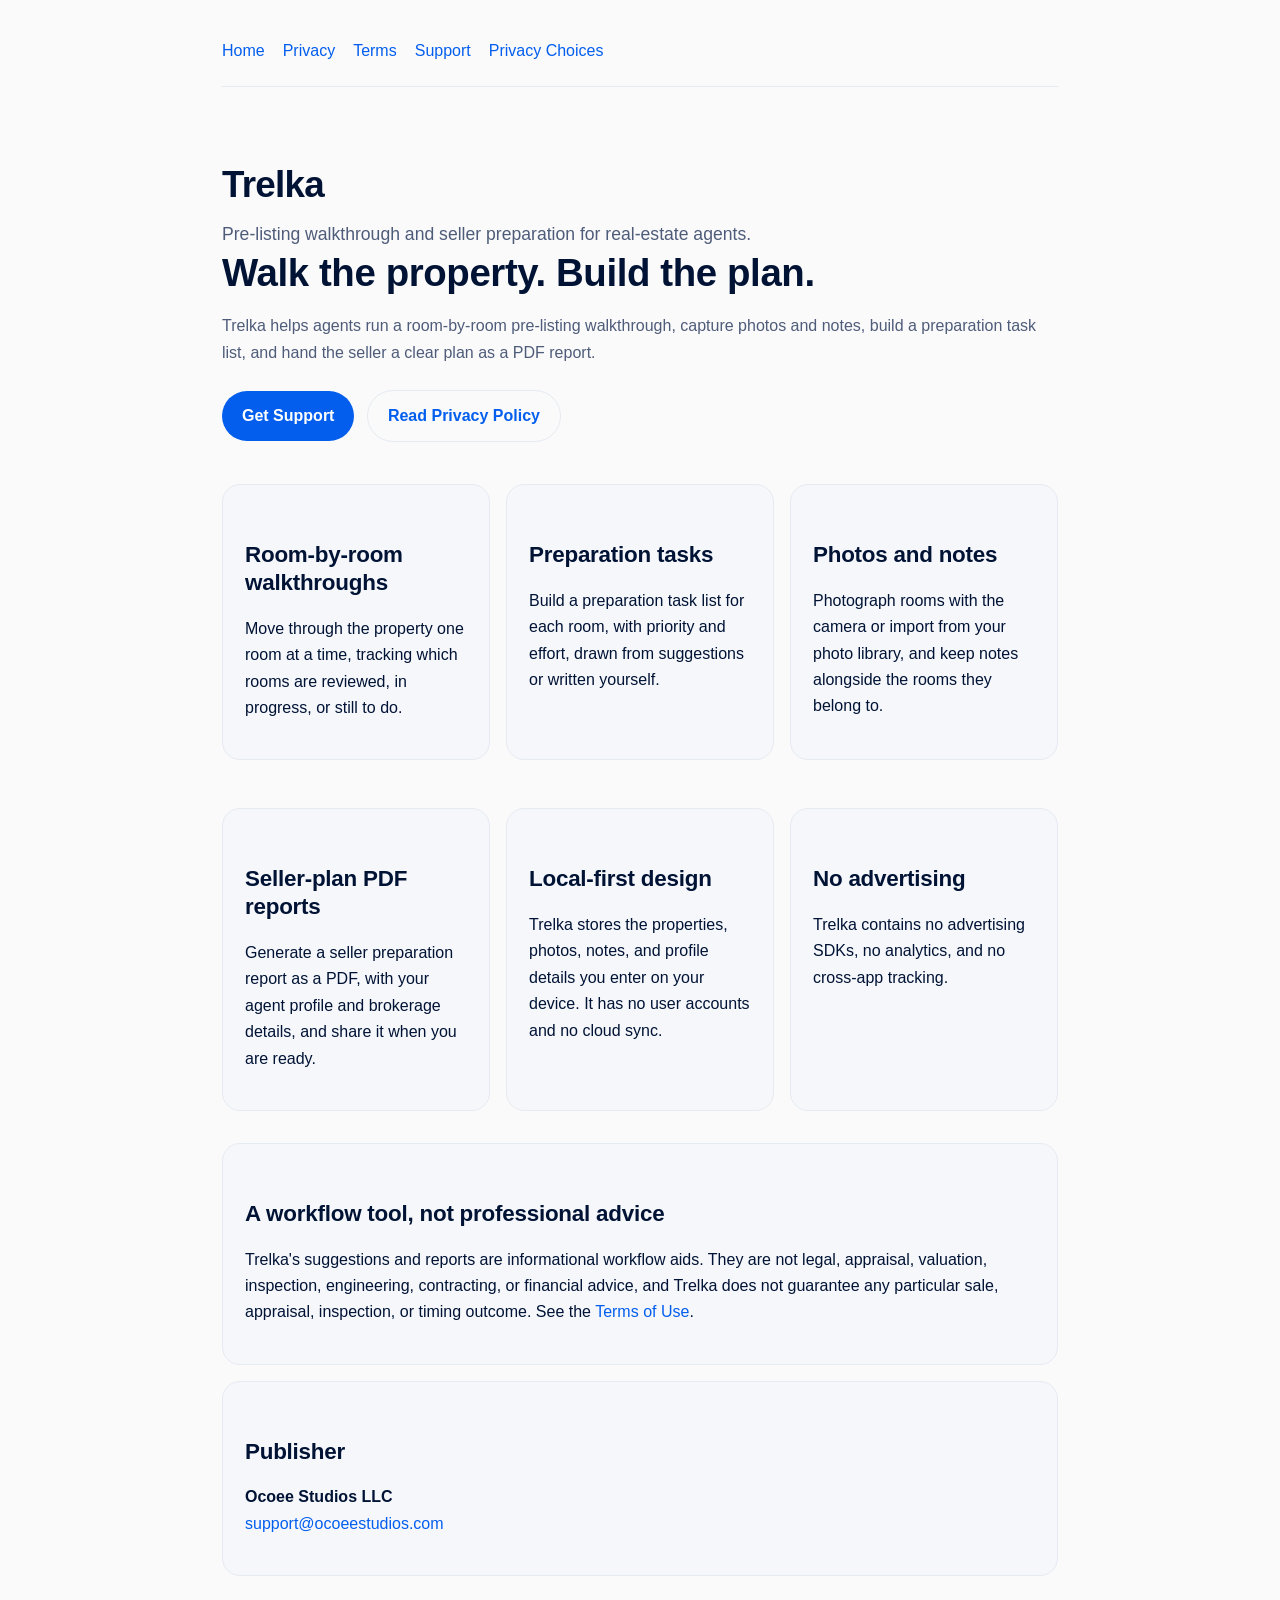
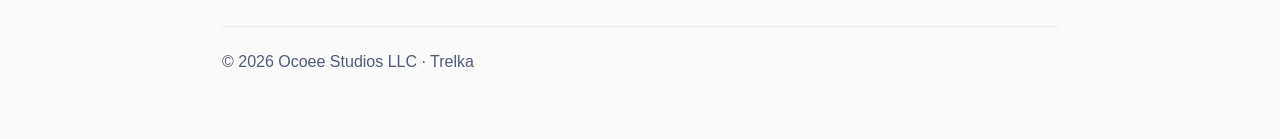
==== index.html @ 3f32348d "Add Trelka public legal and support site" ====
<!doctype html>
<html lang="en">
<head>
<meta charset="utf-8">
<meta name="viewport" content="width=device-width,initial-scale=1">
<meta name="description" content="Trelka — pre-listing walkthrough and seller preparation for real-estate agents.">
<title>Trelka | Ocoee Studios</title>
<link rel="stylesheet" href="styles.css">
</head>
<body>
<main class="wrap">

<nav class="nav">
  <a href="index.html">Home</a>
  <a href="privacy.html">Privacy</a>
  <a href="terms.html">Terms</a>
  <a href="support.html">Support</a>
  <a href="privacy-choices.html">Privacy Choices</a>
</nav>

<section class="hero">
  <div class="brand">Trelka</div>
  <div class="tagline">Pre-listing walkthrough and seller preparation for real-estate agents.</div>
  <h1>Walk the property. Build the plan.</h1>
  <p class="muted">Trelka helps agents run a room-by-room pre-listing walkthrough, capture photos and notes, build a preparation task list, and hand the seller a clear plan as a PDF report.</p>
  <a class="button" href="support.html">Get Support</a>
  <a class="button secondary" href="privacy.html">Read Privacy Policy</a>
</section>

<section class="grid">
  <div class="card">
    <h2>Room-by-room walkthroughs</h2>
    <p>Move through the property one room at a time, tracking which rooms are reviewed, in progress, or still to do.</p>
  </div>
  <div class="card">
    <h2>Preparation tasks</h2>
    <p>Build a preparation task list for each room, with priority and effort, drawn from suggestions or written yourself.</p>
  </div>
  <div class="card">
    <h2>Photos and notes</h2>
    <p>Photograph rooms with the camera or import from your photo library, and keep notes alongside the rooms they belong to.</p>
  </div>
  <div class="card">
    <h2>Seller-plan PDF reports</h2>
    <p>Generate a seller preparation report as a PDF, with your agent profile and brokerage details, and share it when you are ready.</p>
  </div>
  <div class="card">
    <h2>Local-first design</h2>
    <p>Trelka stores the properties, photos, notes, and profile details you enter on your device. It has no user accounts and no cloud sync.</p>
  </div>
  <div class="card">
    <h2>No advertising</h2>
    <p>Trelka contains no advertising SDKs, no analytics, and no cross-app tracking.</p>
  </div>
</section>

<section class="card">
  <h2>A workflow tool, not professional advice</h2>
  <p>Trelka's suggestions and reports are informational workflow aids. They are not legal, appraisal, valuation, inspection, engineering, contracting, or financial advice, and Trelka does not guarantee any particular sale, appraisal, inspection, or timing outcome. See the <a href="terms.html">Terms of Use</a>.</p>
</section>

<section class="card">
  <h2>Publisher</h2>
  <p><strong>Ocoee Studios LLC</strong><br>
  <a href="mailto:support@ocoeestudios.com">support@ocoeestudios.com</a></p>
</section>

<footer>© 2026 Ocoee Studios LLC · Trelka</footer>

</main>
</body>
</html>
---- styles.css ----
:root {
  color-scheme: light;
  --navy950: #011335;
  --navy900: #031b4a;
  --blue600: #035eee;
  --blue500: #0066f8;
  --blue100: #e0edff;
  --white: #fafafa;
  --surface: #f5f7fb;
  --border: #e6eaf1;
  --gray400: #9199ad;
  --slate600: #4e5c7a;
  --green: #16a34a;
}

* { box-sizing: border-box; }

body {
  margin: 0;
  background: var(--white);
  color: var(--navy950);
  font-family: -apple-system, BlinkMacSystemFont, "Segoe UI", sans-serif;
  line-height: 1.65;
}

a { color: var(--blue600); text-decoration: none; }
a:hover { text-decoration: underline; }

.wrap { max-width: 880px; margin: auto; padding: 24px 22px 64px; }

.nav {
  display: flex;
  gap: 18px;
  flex-wrap: wrap;
  padding: 14px 0 22px;
  border-bottom: 1px solid var(--border);
  font-weight: 500;
}

.brand {
  font-size: 2.3rem;
  font-weight: 700;
  letter-spacing: -0.02em;
  color: var(--navy950);
  margin: 34px 0 4px;
}

.tagline { color: var(--slate600); font-size: 1.1rem; }

.hero { padding: 34px 0 26px; }

.card {
  background: var(--surface);
  border: 1px solid var(--border);
  border-radius: 18px;
  padding: 22px;
  margin: 16px 0;
}

.grid {
  display: grid;
  grid-template-columns: repeat(auto-fit, minmax(230px, 1fr));
  gap: 16px;
}

.button {
  display: inline-block;
  background: var(--blue600);
  color: #fff;
  font-weight: 600;
  padding: 12px 20px;
  border-radius: 999px;
  margin: 8px 8px 0 0;
}
.button:hover { text-decoration: none; background: var(--blue500); }

.button.secondary {
  background: transparent;
  color: var(--blue600);
  border: 1px solid var(--border);
}
.button.secondary:hover { background: var(--blue100); }

h1, h2, h3 { line-height: 1.25; letter-spacing: -0.01em; }
h1 { font-size: 2.4rem; margin: 0 0 6px; }
h2 { margin-top: 34px; font-size: 1.4rem; }
h3 { font-size: 1.1rem; margin-top: 0; }

small, .muted { color: var(--slate600); }

.notice {
  border-left: 4px solid var(--blue500);
  padding: 14px 16px;
  background: var(--blue100);
  border-radius: 10px;
  margin: 18px 0;
}

ul { padding-left: 22px; }
li { margin: 4px 0; }

footer {
  margin-top: 50px;
  padding-top: 22px;
  border-top: 1px solid var(--border);
  color: var(--slate600);
}

@media (max-width: 600px) {
  h1 { font-size: 1.9rem; }
  .brand { font-size: 2rem; }
  .wrap { padding: 20px 18px 48px; }
}
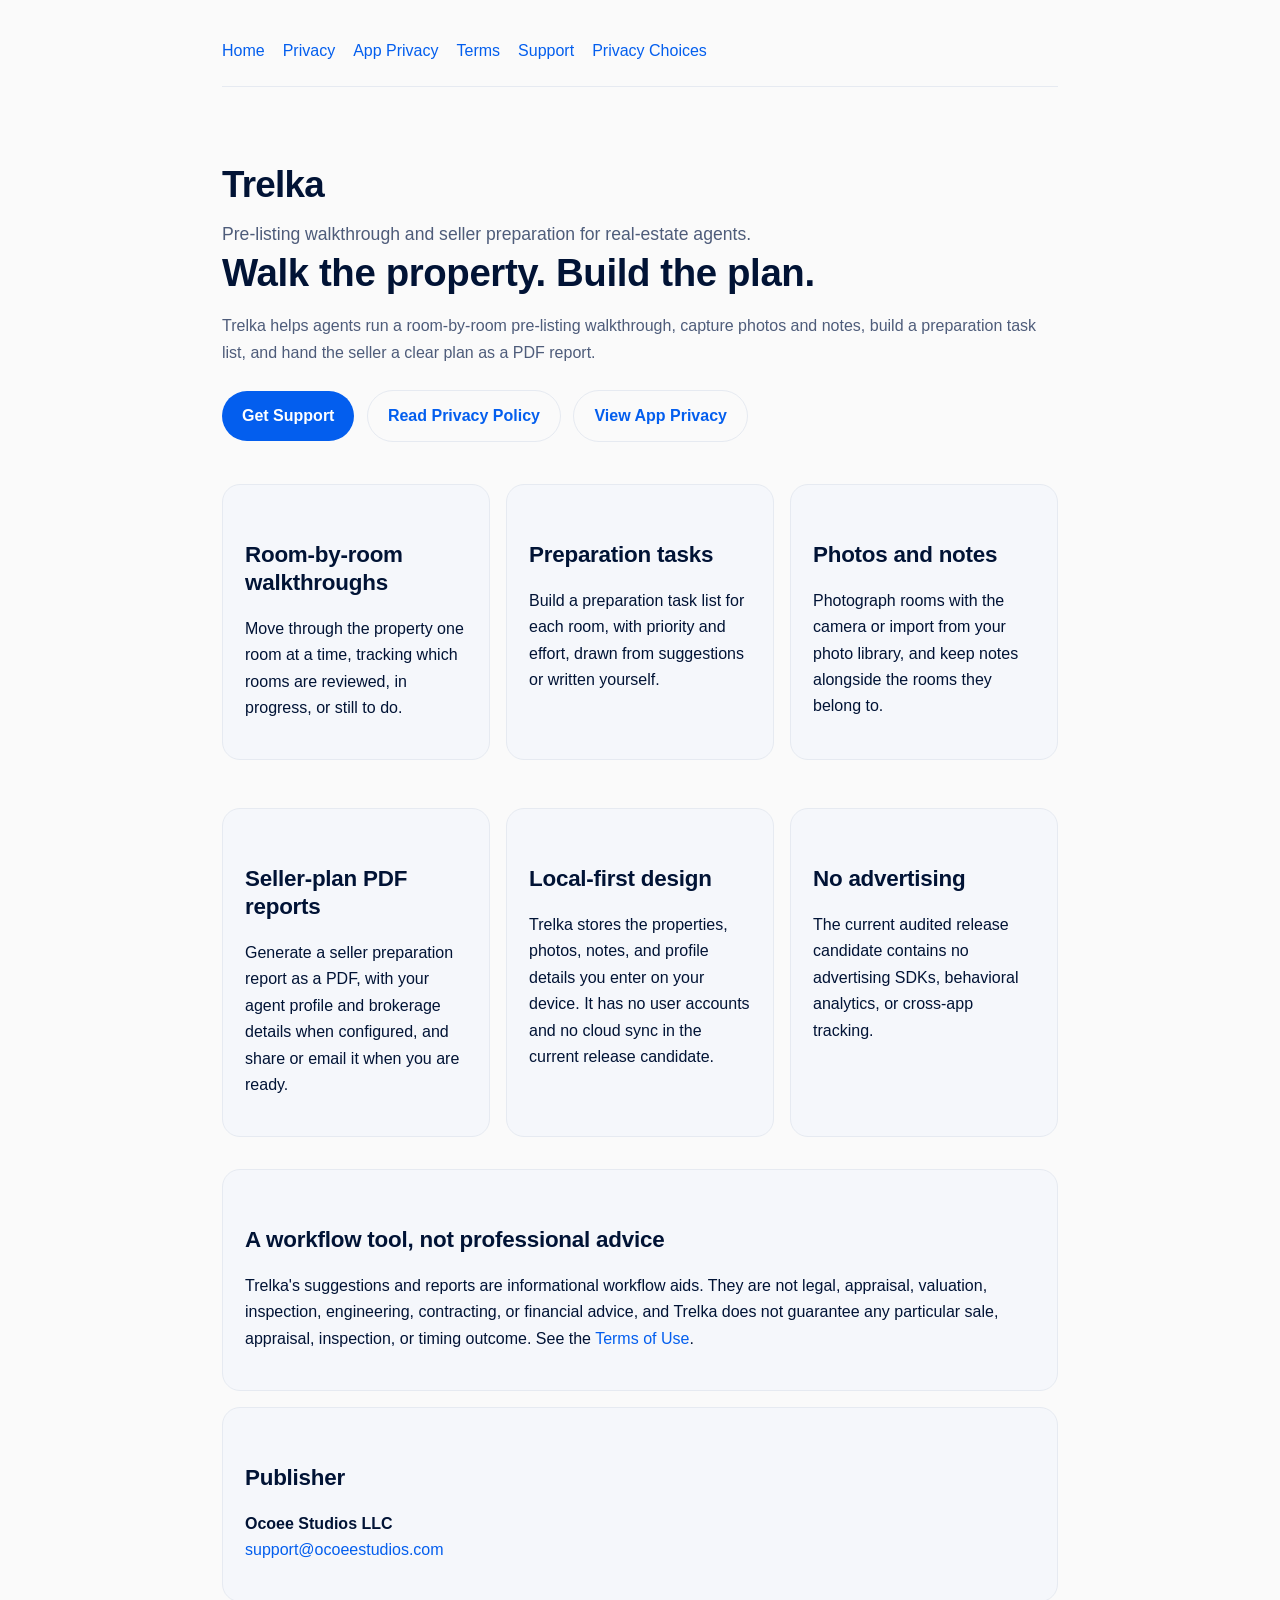
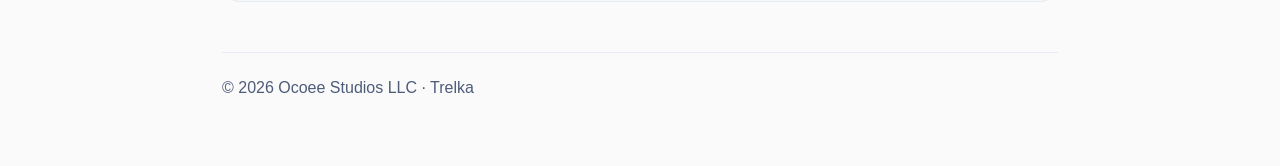
==== commit f00d20f0: "Link public App Privacy summary from Trelka legal home" ====
--- a/index.html
+++ b/index.html
@@ -13,6 +13,7 @@
 <nav class="nav">
   <a href="index.html">Home</a>
   <a href="privacy.html">Privacy</a>
+  <a href="privacy-label.html">App Privacy</a>
   <a href="terms.html">Terms</a>
   <a href="support.html">Support</a>
   <a href="privacy-choices.html">Privacy Choices</a>
@@ -25,6 +26,7 @@
   <p class="muted">Trelka helps agents run a room-by-room pre-listing walkthrough, capture photos and notes, build a preparation task list, and hand the seller a clear plan as a PDF report.</p>
   <a class="button" href="support.html">Get Support</a>
   <a class="button secondary" href="privacy.html">Read Privacy Policy</a>
+  <a class="button secondary" href="privacy-label.html">View App Privacy</a>
 </section>
 
 <section class="grid">
@@ -42,15 +44,15 @@
   </div>
   <div class="card">
     <h2>Seller-plan PDF reports</h2>
-    <p>Generate a seller preparation report as a PDF, with your agent profile and brokerage details, and share it when you are ready.</p>
+    <p>Generate a seller preparation report as a PDF, with your agent profile and brokerage details when configured, and share or email it when you are ready.</p>
   </div>
   <div class="card">
     <h2>Local-first design</h2>
-    <p>Trelka stores the properties, photos, notes, and profile details you enter on your device. It has no user accounts and no cloud sync.</p>
+    <p>Trelka stores the properties, photos, notes, and profile details you enter on your device. It has no user accounts and no cloud sync in the current release candidate.</p>
   </div>
   <div class="card">
     <h2>No advertising</h2>
-    <p>Trelka contains no advertising SDKs, no analytics, and no cross-app tracking.</p>
+    <p>The current audited release candidate contains no advertising SDKs, behavioral analytics, or cross-app tracking.</p>
   </div>
 </section>
 
